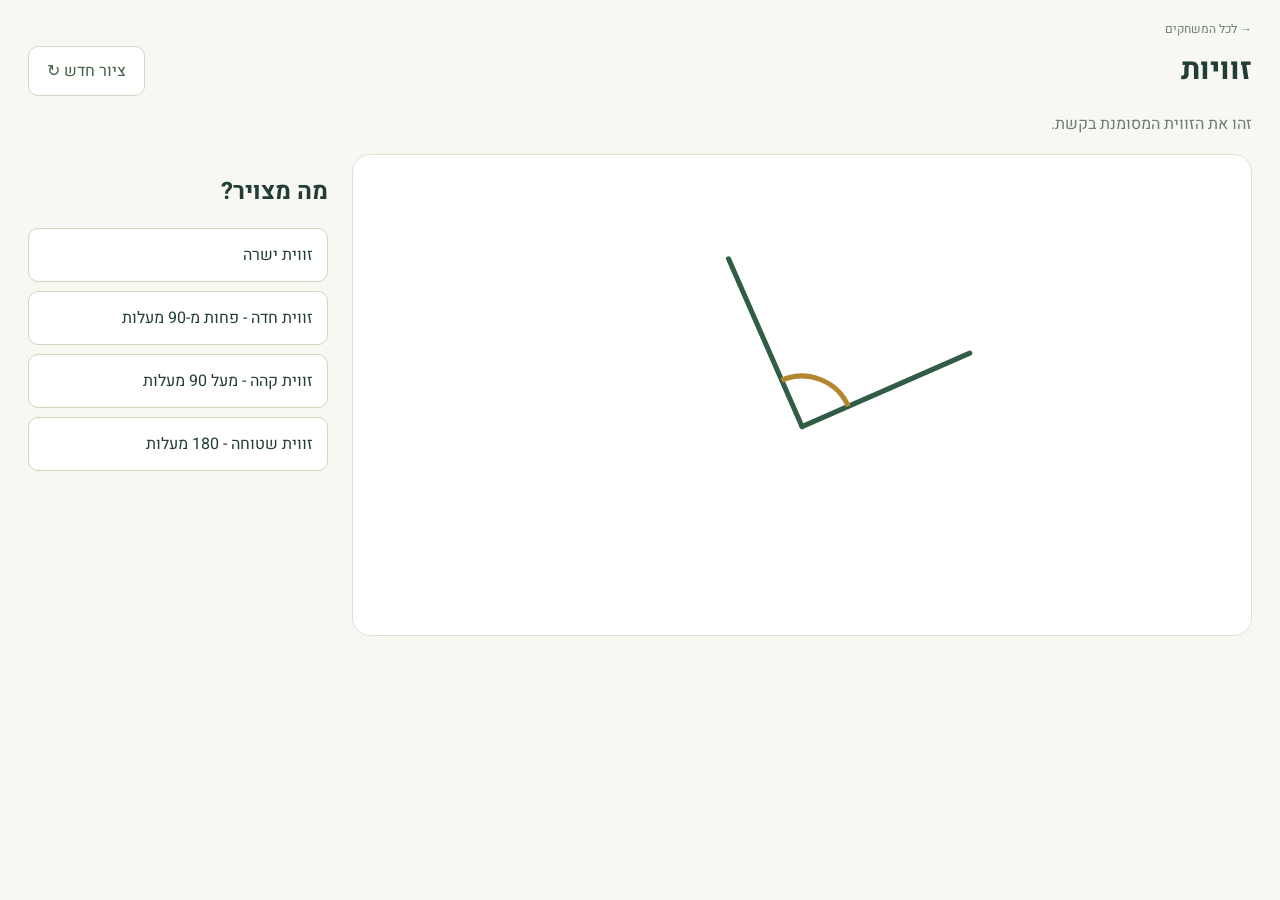
==== angles/index.html @ cfa7424a "Add quadrilateral triangle and angle identification games" ====
<!doctype html>
<html lang="he" dir="rtl">
  <head>
    <meta charset="utf-8" />
    <meta name="viewport" content="width=device-width,initial-scale=1" />
    <title>זוויות | מעבדת החשבון</title>
    <link rel="stylesheet" href="../style.css" />
  </head>
  <body class="compact-game" data-geometry="angles">
    <main>
      <a class="back" href="../">→ לכל המשחקים</a>
      <div class="game-heading">
        <h1>זוויות</h1>
        <button class="secondary" id="next-shape">ציור חדש ↻</button>
      </div>
      <p id="geometry-instruction"></p>
      <div class="geometry-workspace">
        <div class="geometry-drawing">
          <svg
            id="shape"
            viewBox="0 0 500 380"
            role="img"
            aria-label="ציור לזיהוי"
          ></svg>
        </div>
        <div>
          <h2>מה מצויר?</h2>
          <div id="shape-options" class="shape-options"></div>
          <p id="shape-feedback" role="status" aria-live="polite"></p>
        </div>
      </div>
    </main>
    <script src="../geometry.js"></script>
  </body>
</html>
---- style.css ----
@import url("https://fonts.googleapis.com/css2?family=Heebo:wght@400;500;600;700;800&family=DM+Sans:wght@400;500;600;700&family=Manrope:wght@400;500;600;700;800&display=swap");
:root {
  font-family: "DM Sans", sans-serif;
  color: #213d36;
  background: #f7f8f2;
  font-synthesis: none;
}
* {
  box-sizing: border-box;
}
body {
  margin: 0;
}
button,
a,
input {
  -webkit-tap-highlight-color: transparent;
}
button,
input {
  font: inherit;
}
button {
  cursor: pointer;
}
button:focus-visible,
a:focus-visible {
  outline: 3px solid #dfad46;
  outline-offset: 5px;
}
[hidden] {
  display: none !important;
}
header {
  max-width: 1320px;
  margin: auto;
  padding: 28px 48px;
  display: flex;
  align-items: center;
  justify-content: space-between;
  border-bottom: 1px solid #dde3d7;
}
header a {
  color: #285c47;
  text-decoration: none;
  font-size: 28px;
  display: flex;
  gap: 12px;
  align-items: center;
}
header a span {
  font-size: 19px;
  font-weight: 700;
}
.header-note {
  font-size: 13px;
  color: #77867b;
}
main {
  max-width: 1320px;
  margin: auto;
  padding: 64px 48px;
  min-height: calc(100vh - 170px);
}
.eyebrow {
  font-size: 11px;
  font-weight: 800;
  letter-spacing: 1.7px;
  color: #678b68;
}
h1 {
  font-family: Manrope, sans-serif;
  font-size: 54px;
  line-height: 1.13;
  letter-spacing: -2.4px;
  margin: 20px 0;
}
p {
  line-height: 1.6;
  color: #6e7d71;
}
.intro {
  font-size: 17px;
  max-width: 450px;
}
.game-card {
  margin-top: 36px;
  width: 530px;
  max-width: 100%;
  padding: 0;
  display: flex;
  text-align: left;
  border: 1px solid #d7dfce;
  background: #fff;
  border-radius: 20px;
  overflow: hidden;
  color: inherit;
  box-shadow: 0 8px 20px #304c3710;
  transition: transform 0.2s;
}
.game-card:hover {
  transform: translateY(-4px);
}
.card-art {
  background: #e6eddc;
  width: 180px;
  flex-shrink: 0;
  display: grid;
  grid-template-columns: repeat(2, 42px);
  gap: 10px;
  align-content: center;
  justify-content: center;
  padding: 30px;
  transform: none;
}
.card-art i {
  height: 42px;
  background: #77a76c;
  border-radius: 7px;
  box-shadow: 0 3px 0 #588650;
}
.card-art i:nth-child(3n) {
  background: #abc791;
}
.card-content {
  padding: 30px;
  display: flex;
  flex-direction: column;
  gap: 12px;
}
.tag {
  font-size: 9px;
  letter-spacing: 1.1px;
  font-weight: 700;
  color: #69805f;
}
.card-content strong {
  font:
    800 23px Manrope,
    sans-serif;
  letter-spacing: -0.8px;
}
.card-content > span:not(.tag):not(.card-link) {
  font-size: 14px;
  color: #74816e;
  line-height: 1.6;
}
.card-link {
  font-weight: 700;
  font-size: 14px;
  margin-top: 15px;
  display: flex;
  justify-content: space-between;
}
.small-note {
  font-size: 12px;
  margin-top: 24px;
}
.back {
  border: 0;
  background: none;
  padding: 0;
  color: #69806d;
  font-size: 13px;
  margin-bottom: 30px;
}
.game-heading {
  display: flex;
  justify-content: space-between;
  align-items: center;
  margin-bottom: 30px;
}
.game-heading h1 {
  font-size: 40px;
  margin: 10px 0;
}
.game-heading p {
  margin: 0;
  font-size: 14px;
}
.secondary {
  border: 1px solid #cdd8c7;
  border-radius: 10px;
  background: #fff;
  padding: 12px 18px;
  color: #3f6045;
}
.workspace {
  display: grid;
  grid-template-columns: minmax(0, 1fr) 290px;
  gap: 26px;
}
.board-panel {
  background: #fff;
  border: 1px solid #dbe3d6;
  border-radius: 18px;
  overflow: hidden;
  align-self: start;
}
.board-heading {
  display: flex;
  justify-content: space-between;
  align-items: center;
  padding: 20px 24px;
  font-size: 10px;
  font-weight: 700;
  letter-spacing: 1px;
  color: #899581;
}
#count {
  background: #eff3e9;
  padding: 6px 10px;
  border-radius: 20px;
  color: #66825d;
  letter-spacing: 0;
}
canvas {
  display: block;
  width: 100%;
  height: 420px;
  touch-action: none;
  background-color: #fcfdf9;
  background-image: radial-gradient(#dae2d1 1px, transparent 1px);
  background-size: 20px 20px;
  cursor: grab;
}
canvas.dragging {
  cursor: grabbing;
}
.board-footer {
  padding: 18px 24px;
  display: flex;
  justify-content: space-between;
  gap: 12px;
  color: #819079;
  font-size: 11px;
  border-top: 1px solid #e8eddf;
}
.board-footer button {
  border: 0;
  background: none;
  color: #65805d;
  font-size: 11px;
  text-decoration: underline;
}
.legend {
  background: #eaf0df;
  padding: 24px;
  border-radius: 16px;
}
.legend .eyebrow {
  font-size: 9px;
  letter-spacing: 1px;
}
.legend-value {
  display: flex;
  align-items: center;
  gap: 18px;
  margin: 22px 0 12px;
  font-size: 26px;
}
.legend-value strong {
  font:
    800 38px Manrope,
    sans-serif;
}
.sample {
  width: 42px;
  height: 42px;
  border-radius: 6px;
  background: #7ba76b;
  box-shadow: 0 3px 0 #5b864e;
}
.legend p {
  font-size: 12px;
  margin: 0;
}
form {
  margin-top: 26px;
}
label {
  font-weight: 700;
  font-size: 18px;
}
form p {
  font-size: 12px;
  margin: 8px 0 14px;
}
input {
  width: 100%;
  padding: 15px 14px;
  border: 1px solid #cbd7c1;
  background: #fff;
  border-radius: 10px;
  font-size: 18px;
  color: #284532;
  outline: none;
}
input:focus {
  border-color: #6d9960;
  box-shadow: 0 0 0 3px #7aa36520;
}
#input-help {
  display: block;
  font-size: 10px;
  color: #899580;
  margin: 10px 0 18px;
}
.primary {
  background: #315c45;
  color: white;
  border: 0;
  border-radius: 10px;
  width: 100%;
  padding: 15px;
  font-size: 13px;
  font-weight: 600;
}
.primary:hover {
  background: #234832;
}
#feedback {
  font-size: 13px;
  line-height: 1.6;
  margin-top: 14px;
}
#feedback.success {
  color: #326831;
  background: #e3f1da;
  padding: 14px;
  border-radius: 10px;
}
#feedback.error {
  color: #90632d;
}
.hint {
  display: flex;
  gap: 12px;
  margin-top: 22px;
  color: #bc984d;
}
.hint p {
  font-size: 12px;
  margin: 0;
}
footer {
  padding: 22px 48px;
  text-align: center;
  font-size: 11px;
  color: #8a9581;
}
footer span {
  margin-left: 10px;
  color: #ba9b5f;
}
@media (max-width: 800px) {
  header {
    padding: 22px;
  }
  .header-note {
    display: none;
  }
  main {
    padding: 36px 22px;
  }
  .workspace {
    grid-template-columns: 1fr;
  }
  aside {
    display: grid;
    grid-template-columns: 1fr 1fr;
    gap: 20px;
  }
  form {
    margin: 0;
  }
  .hint {
    grid-column: 1/-1;
  }
  h1 {
    font-size: 44px;
  }
  .game-heading {
    gap: 18px;
  }
  .game-heading h1 {
    font-size: 32px;
  }
}
@media (max-width: 500px) {
  aside {
    display: block;
  }
  form {
    margin-top: 24px;
  }
  .card-art {
    width: 115px;
    grid-template-columns: repeat(2, 30px);
    gap: 8px;
    padding: 16px;
  }
  .card-art i {
    height: 30px;
  }
  .card-content {
    padding: 22px;
  }
  .game-heading {
    align-items: start;
  }
  .secondary {
    font-size: 11px;
    padding: 10px;
    white-space: nowrap;
  }
  canvas {
    height: 380px;
  }
  .board-heading,
  .board-footer {
    padding: 16px;
  }
}

.canvas-wrap {
  position: relative;
}
.canvas-tools {
  position: absolute;
  top: 12px;
  left: 12px;
  display: flex;
  gap: 8px;
  z-index: 1;
}
.canvas-tools button {
  border: 1px solid #cad8bd;
  border-radius: 9px;
  padding: 9px 12px;
  background: #fffffff0;
  color: #36533b;
  font-size: 12px;
  box-shadow: 0 2px 5px #304c3710;
}
.formula {
  display: flex;
  gap: 5px;
}
.formula input {
  min-width: 0;
  padding: 12px 2px;
  text-align: center;
  width: 24%;
  font-size: 17px;
}
.formula .operator-field {
  width: 14%;
  background: #eaf0df;
  cursor: pointer;
}
.formula input.active {
  border-color: #648858;
  box-shadow: 0 0 0 2px #87a96c44;
}
#keypad {
  margin: 12px 0;
  display: grid;
  grid-template-columns: repeat(3, 1fr);
  gap: 6px;
}
#keypad.operators {
  grid-template-columns: repeat(4, 1fr);
}
#keypad button {
  border: 1px solid #d1ddc6;
  background: #fff;
  border-radius: 8px;
  padding: 12px;
  color: #315c45;
  font-size: 20px;
}
#keypad button:last-child {
  font-size: 14px;
}
#keypad button:hover {
  background: #eaf0df;
}

/* Hebrew copy follows RTL; math expressions and keypads keep their familiar order. */
:root {
  font-family: "Heebo", sans-serif;
}
h1,
.card-content strong,
.legend-value strong {
  font-family: "Heebo", sans-serif;
}
h1,
.card-content strong {
  letter-spacing: 0;
}
.eyebrow,
.tag {
  letter-spacing: 0;
}
.game-card {
  text-align: start;
}
.canvas-tools {
  left: auto;
  inset-inline-start: 12px;
}
.formula,
#keypad {
  direction: ltr;
}
.formula input {
  direction: ltr;
}
.legend-value {
  justify-content: flex-end;
}
.card-link b {
  direction: ltr;
}
footer span {
  margin-left: 0;
  margin-inline-start: 10px;
}
.game-heading h1 {
  line-height: 1.3;
}
.game-heading p {
  max-width: 650px;
}
#feedback {
  overflow-wrap: anywhere;
}

.game-card {
  text-decoration: none;
}
.back {
  display: inline-block;
  text-decoration: none;
}

.object-emoji,
.item-emoji {
  font-size: 38px;
  line-height: 1;
}
.legend-value {
  gap: 12px;
}
.warehouse-art i {
  background: none !important;
  box-shadow: none;
  font-style: normal;
  font-size: 34px;
  display: flex;
  align-items: center;
  justify-content: center;
}

.round-controls {
  display: flex;
  flex-direction: column;
  align-items: center;
  gap: 10px;
  flex-shrink: 0;
}
#daily-score {
  font-size: 13px;
  color: #52754b;
}
.answer-actions {
  display: flex;
  gap: 8px;
  align-items: stretch;
}
.answer-actions .primary {
  flex: 1;
  width: auto;
}
.answer-actions .secondary {
  flex: 1;
  padding: 12px 8px;
  font-size: 12px;
}

dialog {
  border: 1px solid #cdd8c7;
  border-radius: 18px;
  padding: 28px;
  width: 420px;
  max-width: calc(100% - 32px);
  color: #213d36;
  background: #f7f8f2;
}
dialog::backdrop {
  background: #213d3677;
}
dialog h2 {
  margin-top: 0;
}
dialog form {
  margin: 0;
}
dialog input {
  margin: 14px 0;
}
dialog .answer-actions {
  margin-top: 12px;
}

#prompt-dialog {
  width: 760px;
}
#prompt-text {
  box-sizing: border-box;
  width: 100%;
  height: 55vh;
  resize: vertical;
  padding: 16px;
  border: 1px solid #cbd7c1;
  border-radius: 10px;
  background: white;
  color: #213d36;
  font: 14px/1.6 monospace;
  text-align: left;
  margin-bottom: 16px;
}
#prompt-dialog .answer-actions {
  flex-wrap: wrap;
}

/* Keep the exercise and its controls visible together, including on small screens. */
.compact-game main {
  padding: 16px 28px;
  min-height: 0;
  max-width: 1400px;
}
.compact-game .back {
  margin-bottom: 8px;
  font-size: 12px;
}
.compact-game .game-heading {
  margin-bottom: 8px;
  gap: 16px;
  align-items: center;
}
.compact-game .game-heading h1 {
  font-size: 30px;
  margin: 0;
  line-height: 1.25;
}
.compact-game .round-controls {
  flex-direction: row;
  gap: 8px;
  flex-wrap: wrap;
}
.compact-game .round-controls button {
  padding: 9px 13px;
  min-height: 38px;
}
.question-row {
  display: flex;
  justify-content: space-between;
  align-items: center;
  gap: 12px;
  margin-bottom: 12px;
}
.question-row p {
  margin: 0;
  color: #36533b;
  font-size: 17px;
}
.question-row #daily-score {
  white-space: nowrap;
  font-size: 12px;
}
.compact-game .workspace {
  grid-template-columns: minmax(0, 1fr) 310px;
  gap: 16px;
}
.compact-game canvas {
  height: clamp(260px, calc(100dvh - 235px), 480px);
}
.compact-game .board-heading {
  padding: 10px 16px;
}
.compact-game .board-footer {
  padding: 10px 16px;
}
.compact-game .legend {
  padding: 12px 16px;
}
.compact-game .legend-value {
  margin: 8px 0;
  gap: 10px;
}
.compact-game .legend-value strong {
  font-size: 30px;
}
.compact-game .object-emoji,
.compact-game .item-emoji {
  font-size: 30px;
}
.compact-game #answer-form {
  margin-top: 14px;
}
.compact-game form p {
  margin: 4px 0 8px;
}
.compact-game .hint {
  margin-top: 10px;
}
.compact-game #input-help {
  margin: 6px 0 10px;
}
.compact-game #keypad {
  margin: 8px 0;
  gap: 4px;
}
.compact-game #keypad button {
  padding: 7px;
  font-size: 18px;
}
.compact-game footer {
  padding: 8px;
  font-size: 10px;
}
@media (max-width: 800px) {
  .compact-game main {
    padding: 12px 16px;
  }
  .compact-game .game-heading {
    flex-wrap: wrap;
    gap: 8px;
  }
  .compact-game .game-heading h1 {
    font-size: 25px;
  }
  .question-row {
    flex-wrap: wrap;
    gap: 4px;
    margin-bottom: 8px;
  }
  .question-row p {
    font-size: 15px;
  }
  .compact-game .workspace {
    grid-template-columns: 1fr;
    gap: 10px;
  }
  .compact-game canvas {
    height: clamp(180px, 28dvh, 260px);
  }
  .compact-game aside {
    display: grid;
    grid-template-columns: 120px minmax(0, 1fr);
    gap: 10px;
    align-items: start;
  }
  .compact-game .legend {
    padding: 10px;
  }
  .compact-game .legend-value {
    flex-wrap: wrap;
    gap: 5px;
  }
  .compact-game .legend p {
    font-size: 10px;
  }
  .compact-game #answer-form {
    margin-top: 0;
  }
  .compact-game .hint {
    display: none;
  }
  .compact-game .round-controls button {
    padding: 7px 10px;
    min-height: 34px;
    font-size: 12px;
  }
  .compact-game .formula input {
    padding: 9px 2px;
  }
  .compact-game .primary {
    padding: 11px;
  }
}

@media (max-width: 800px) {
  .compact-game:has(#keypad:not([hidden])) canvas {
    height: 160px;
  }
}

@media (max-width: 800px) {
  .compact-game #keypad:not(.operators) {
    grid-template-columns: repeat(6, minmax(0, 1fr));
  }
  .compact-game #keypad button {
    padding: 5px 0;
    font-size: 16px;
  }
}

.batch-controls {
  display: flex;
  align-items: center;
  gap: 12px;
  flex-wrap: wrap;
  margin: 16px 0;
}
.batch-controls input {
  width: 90px;
  padding: 8px;
}
.equation-card {
  background: white;
  border: 1px solid #dbe3d6;
  border-radius: 12px;
  padding: 14px 18px;
  margin: 10px 0;
  display: flex;
  align-items: center;
  justify-content: space-between;
  gap: 12px;
  flex-wrap: wrap;
}
.equation {
  direction: ltr;
  display: flex;
  align-items: center;
  gap: 12px;
  font-size: 24px;
}
.equation input {
  width: 95px;
  padding: 9px;
  text-align: center;
}
.problem-note {
  font-size: 13px;
}
.equation-card.correct {
  border-color: #7aa76b;
  background: #f0f7e9;
}
.equation-card.incorrect {
  border-color: #caa36a;
}
#answers-form > .primary {
  width: auto;
  min-width: 220px;
}
#problems {
  display: grid;
  grid-template-columns: repeat(auto-fit, minmax(350px, 1fr));
  gap: 10px;
}
@media (max-width: 450px) {
  #problems {
    grid-template-columns: 1fr;
  }
  .equation {
    gap: 8px;
    font-size: 21px;
  }
  .equation input {
    width: 75px;
  }
}

#problems {
  grid-template-columns: 1fr;
}
.equation input {
  width: 110px;
}

.geometry-workspace {
  display: grid;
  grid-template-columns: minmax(0, 1fr) 300px;
  gap: 24px;
  align-items: start;
}
.geometry-drawing {
  background: white;
  border: 1px solid #dbe3d6;
  border-radius: 18px;
}
.geometry-drawing svg {
  display: block;
  width: 100%;
  max-height: 480px;
}
.shape-options {
  display: grid;
  gap: 9px;
}
.shape-options button {
  text-align: start;
  padding: 14px;
  border: 1px solid #cad8bd;
  border-radius: 10px;
  background: white;
  color: #213d36;
}
.shape-options button.correct {
  background: #e2f1d9;
  border-color: #78a76b;
}
.shape-options button.incorrect {
  background: #fff1e2;
  border-color: #caa36a;
}
#shape-feedback {
  min-height: 30px;
}
@media (max-width: 700px) {
  .geometry-workspace {
    grid-template-columns: 1fr;
    gap: 12px;
  }
  .geometry-drawing svg {
    max-height: 290px;
  }
  .shape-options {
    grid-template-columns: repeat(2, minmax(0, 1fr));
  }
  .shape-options button {
    padding: 10px;
    font-size: 13px;
  }
  .geometry-workspace h2 {
    font-size: 18px;
    margin: 8px 0;
  }
}
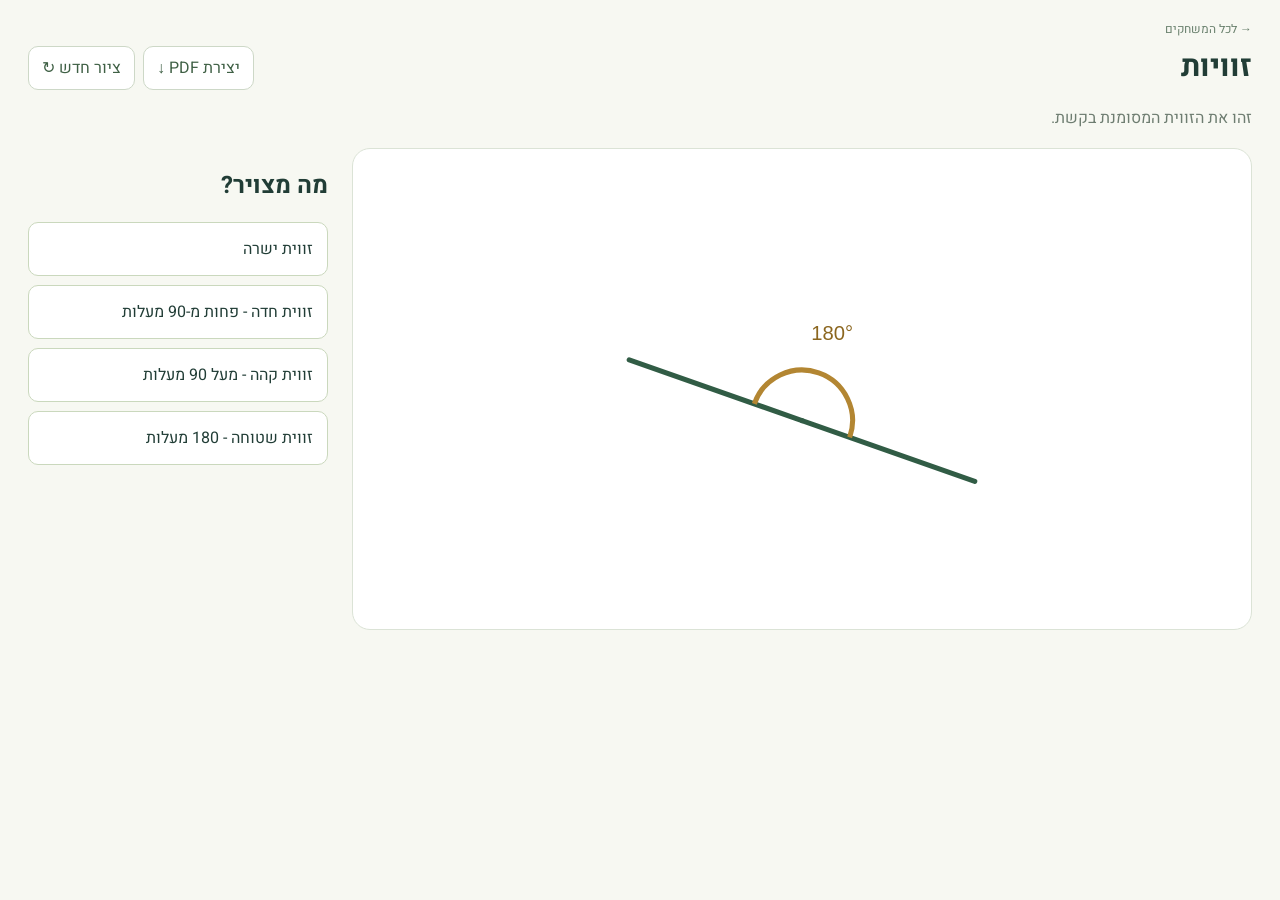
==== commit 99c4ba8e: "Add geometry PDFs drag rotation clickable success and degree labels" ====
--- a/angles/index.html
+++ b/angles/index.html
@@ -11,7 +11,10 @@
       <a class="back" href="../">→ לכל המשחקים</a>
       <div class="game-heading">
         <h1>זוויות</h1>
-        <button class="secondary" id="next-shape">ציור חדש ↻</button>
+        <div class="round-controls">
+          <button class="secondary" id="open-pdf">יצירת PDF ↓</button
+          ><button class="secondary" id="next-shape">ציור חדש ↻</button>
+        </div>
       </div>
       <p id="geometry-instruction"></p>
       <div class="geometry-workspace">
@@ -26,10 +29,39 @@
         <div>
           <h2>מה מצויר?</h2>
           <div id="shape-options" class="shape-options"></div>
-          <p id="shape-feedback" role="status" aria-live="polite"></p>
+          <button
+            id="shape-feedback"
+            type="button"
+            disabled
+            aria-live="polite"
+          ></button>
         </div>
       </div>
     </main>
+    <dialog id="geometry-pdf-dialog">
+      <form id="geometry-pdf-form">
+        <h2>דף תרגילים להדפסה</h2>
+        <label for="geometry-pdf-count">מספר התרגילים</label
+        ><input
+          id="geometry-pdf-count"
+          type="number"
+          min="1"
+          step="1"
+          value="6"
+          required
+        />
+        <div class="answer-actions">
+          <button class="primary" id="geometry-pdf-generate" type="submit">
+            יצירה והורדה</button
+          ><button class="secondary" id="geometry-pdf-close" type="button">
+            ביטול
+          </button>
+        </div>
+        <p id="geometry-pdf-status" role="status"></p>
+      </form>
+    </dialog>
+    <script src="../exercises/pdf.js"></script>
     <script src="../geometry.js"></script>
+    <script src="../geometry-pdf.js"></script>
   </body>
 </html>
--- a/style.css
+++ b/style.css
@@ -942,3 +942,25 @@
     margin: 8px 0;
   }
 }
+
+#shape {
+  touch-action: none;
+  cursor: grab;
+  user-select: none;
+}
+#shape:active {
+  cursor: grabbing;
+}
+#shape-feedback {
+  border: 0;
+  background: none;
+  color: #315c45;
+  font: inherit;
+  text-align: start;
+  padding: 12px 0;
+}
+#shape-feedback:enabled {
+  cursor: pointer;
+  text-decoration: underline;
+  font-weight: 700;
+}
